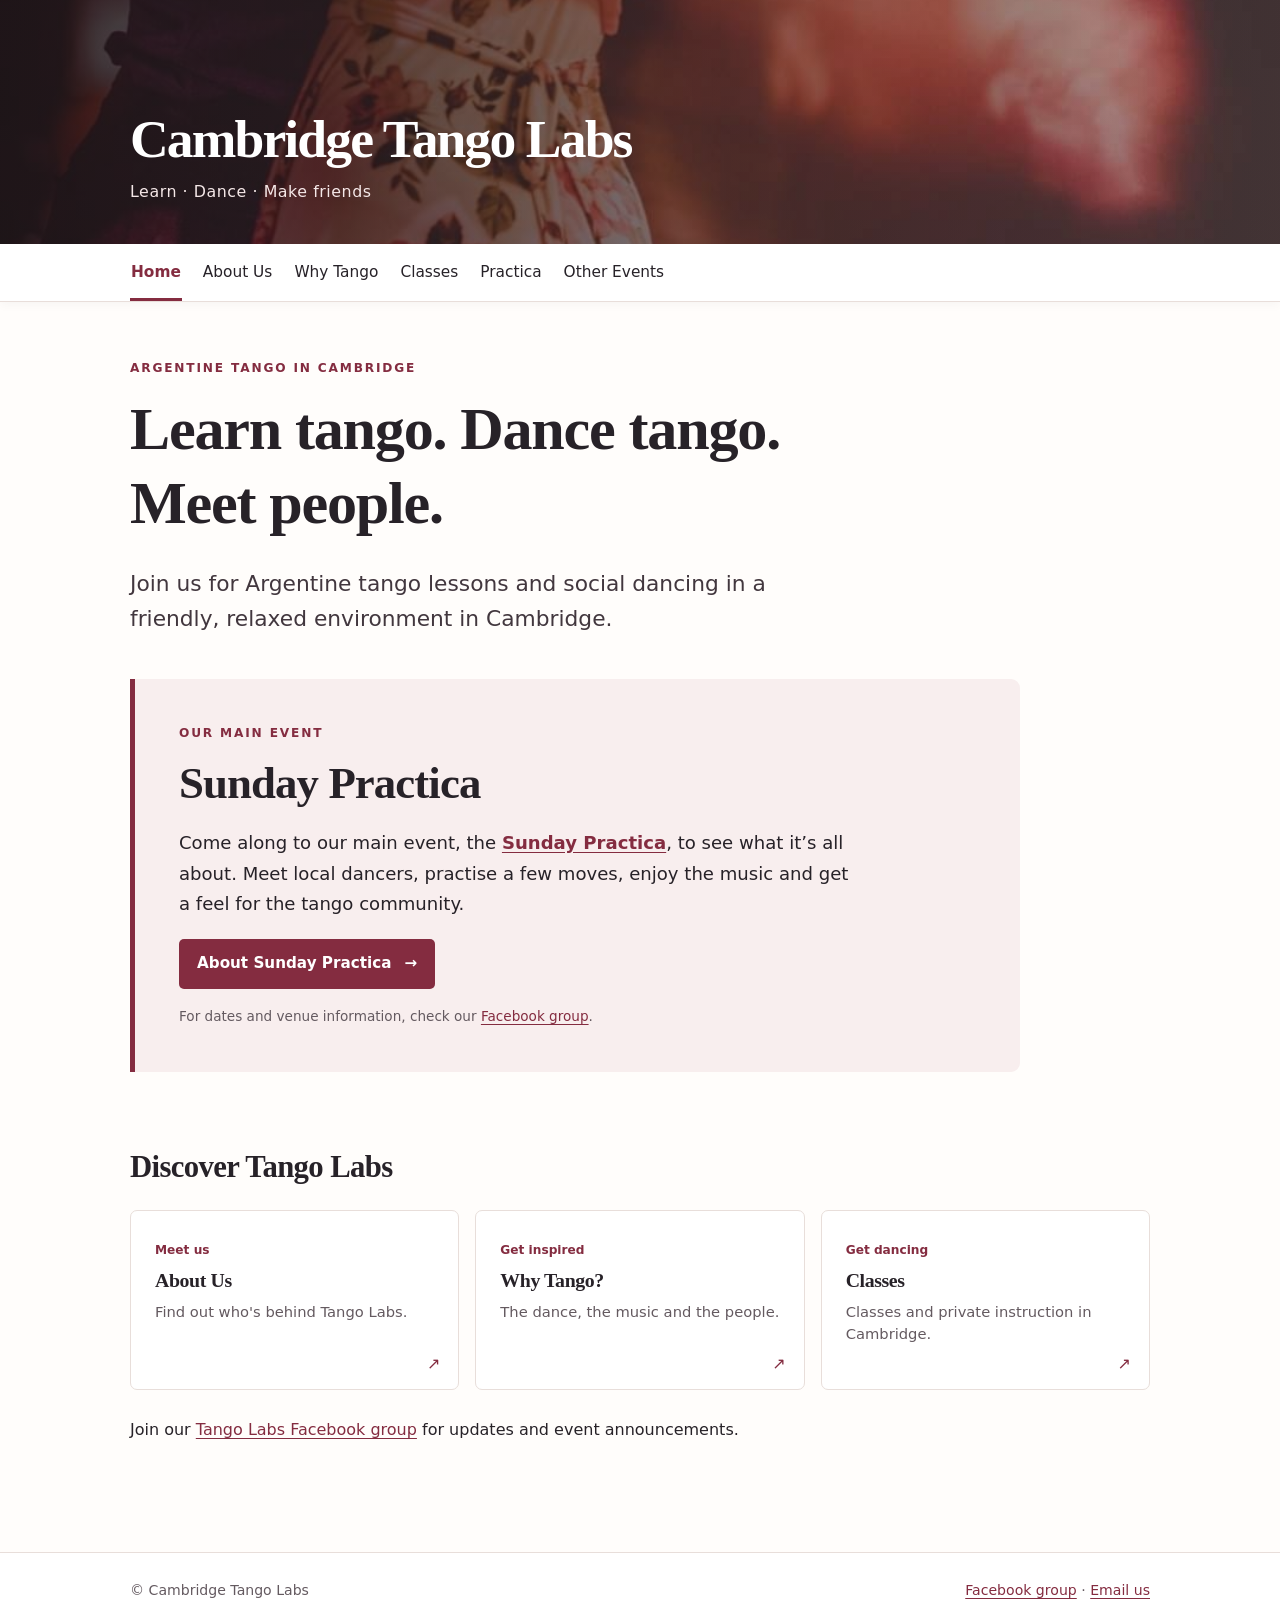
==== index.html @ 13b2dfac "first commit" ====
<!doctype html>
<html lang="en">
<head>
  <meta charset="utf-8">
  <meta name="viewport" content="width=device-width, initial-scale=1">
  <meta name="description" content="Learn and dance Argentine tango in Cambridge. Sunday Practica, classes, and social events with Cambridge Tango Labs.">
  <title>Home | Cambridge Tango Labs</title>
  <link rel="stylesheet" href="style.css">
  <script src="site.js" defer></script>
</head>
<body>
  <header class="site-header">
    <div class="cover" data-asset-bg="tangolabsbackground" data-asset-root="assets/" role="img" aria-label="Tango Labs dancing photograph">
      <div class="cover-overlay">
        <div class="container cover-inner">
          <a class="brand" href="">Cambridge Tango Labs</a>
          <p class="tagline">Learn · Dance · Make friends</p>
        </div>
      </div>
    </div>
    <nav aria-label="Main navigation" class="site-nav">
      <div class="container nav-inner"><a href="" aria-current="page">Home</a><a href="about-us/">About Us</a><a href="why-tango/">Why Tango</a><a href="classes/">Classes</a><a href="practica/">Practica</a><a href="other-events/">Other Events</a></div>
    </nav>
  </header>
  <main id="main-content" class="container page-main">
  <section class="welcome">
    <p class="eyebrow">Argentine tango in Cambridge</p>
    <h1>Learn tango. Dance tango. Meet people.</h1>
    <p class="lead">Join us for Argentine tango lessons and social dancing in a friendly, relaxed environment in Cambridge.</p>
  </section>
  <section class="main-feature" aria-labelledby="sunday-title">
    <p class="eyebrow">Our main event</p>
    <h2 id="sunday-title">Sunday Practica</h2>
    <p>Come along to our main event, the <a href="practica/"><strong>Sunday Practica</strong></a>, to see what it’s all about. Meet local dancers, practise a few moves, enjoy the music and get a feel for the tango community.</p>
    <a class="button" href="practica/">About Sunday Practica <span aria-hidden="true">→</span></a>
    <p class="micro">For dates and venue information, check our <a href="https://www.facebook.com/groups/483112526481190">Facebook group</a>.</p>
  </section>
  <section class="section-space" aria-labelledby="discover-title">
    <h2 id="discover-title">Discover Tango Labs</h2>
    <div class="feature-grid">
      <a class="feature" href="about-us/"><span class="feature-label">Meet us</span><h3>About Us</h3><p>Find out who's behind Tango Labs.</p><span class="feature-arrow" aria-hidden="true">↗</span></a>
      <a class="feature" href="why-tango/"><span class="feature-label">Get inspired</span><h3>Why Tango?</h3><p>The dance, the music and the people.</p><span class="feature-arrow" aria-hidden="true">↗</span></a>
      <a class="feature" href="classes/"><span class="feature-label">Get dancing</span><h3>Classes</h3><p>Classes and private instruction in Cambridge.</p><span class="feature-arrow" aria-hidden="true">↗</span></a>
    </div>
    <p>Join our <a href="https://www.facebook.com/groups/483112526481190">Tango Labs Facebook group</a> for updates and event announcements.</p>
  </section>
  </main>
  <footer class="site-footer">
    <div class="container footer-inner">
      <span>© Cambridge Tango Labs</span>
      <span><a href="https://www.facebook.com/groups/483112526481190" rel="noopener noreferrer">Facebook group</a> · <a href="mailto:rdjianu@gmail.com">Email us</a></span>
    </div>
  </footer>
</body>
</html>
---- style.css ----
:root { color-scheme: light; --ink:#272228; --muted:#645a60; --wine:#842c40; --wine-dark:#6e2234; --paper:#fffdfb; --rose:#f8eeee; --line:#e8deda; }
* { box-sizing:border-box; }
html { font-family: system-ui, -apple-system, Segoe UI, Roboto, Arial, sans-serif; line-height:1.7; scroll-behavior:smooth; }
body { margin:0; background:var(--paper); color:var(--ink); }
a { color:var(--wine); text-underline-offset:3px; }
a:hover { text-decoration-thickness:2px; }
.container { width:min(100% - 42px, 1020px); margin-inline:auto; }
.cover { position:relative; min-height:244px; background-color:#42353c; background-image:linear-gradient(100deg,rgba(18,14,20,.78),rgba(31,16,26,.25)); background-position:center 48%; background-size:cover; }
.cover-overlay { min-height:244px; background:linear-gradient(90deg,rgba(23,14,18,.72),rgba(23,14,18,.12)); display:flex; align-items:flex-end; }
.cover-inner { padding-block:54px 38px; }
.brand { display:inline-block; font:700 clamp(2rem,5vw,3.35rem)/1.1 Georgia, 'Times New Roman', serif; letter-spacing:-.035em; color:#fff; text-decoration:none; }
.brand:hover { text-decoration:none; color:#fff; }
.tagline { margin:.65rem 0 0; color:#f5e8e8; font-size:.99rem; letter-spacing:.035em; }
.site-nav { background:white; border-bottom:1px solid var(--line); box-shadow:0 3px 10px rgba(42,23,29,.035); }
.nav-inner { display:flex; align-items:stretch; flex-wrap:wrap; gap:0 20px; }
.site-nav a { display:inline-flex; align-items:center; padding:15px 1px 13px; border-bottom:3px solid transparent; color:var(--ink); text-decoration:none; font-size:.96rem; white-space:nowrap; }
.site-nav a:hover,.site-nav a[aria-current=page] { color:var(--wine); }
.site-nav a[aria-current=page] { font-weight:700; border-bottom-color:var(--wine); }
.page-main { min-height:440px; padding-block:56px 90px; }
h1,h2,h3 { font-family:Georgia,'Times New Roman',serif; line-height:1.24; letter-spacing:-.02em; }
h1 { font-size:clamp(2.4rem,4.7vw,3.8rem); margin:0 0 26px; }
h2 { font-size:clamp(1.6rem,2.4vw,2.1rem); margin:44px 0 16px; }
h3 { font-size:1.24rem; margin:0 0 10px; }
p { margin:0 0 19px; }
.eyebrow { text-transform:uppercase; font-size:.76rem; font-weight:750; letter-spacing:.15em; color:var(--wine); margin:0 0 13px; }
.lead { font-size:clamp(1.15rem,2vw,1.36rem); line-height:1.6; color:#42373e; }
.prose { max-width:800px; }
.prose ul { padding-left:1.5rem; }
.prose .video { margin:28px 0; }
.video iframe { display:block; width:100%; aspect-ratio:16/9; border:0; border-radius:8px; background:#262127; }
figcaption, .caption-text { color:var(--muted); font-size:.83rem; line-height:1.55; padding-top:8px; }
figure { margin:10px 0 24px; }
.photo-grid { display:grid; grid-template-columns:repeat(2,minmax(0,1fr)); gap:22px; margin-top:40px; }
.photo-grid img { display:block; width:100%; aspect-ratio:3/2; object-fit:cover; border-radius:8px; background:#e7dad6; }
.photo-grid img:not([src]) { display:none; }
.welcome { max-width:730px; }
.welcome h1 { max-width:720px; }
.main-feature { margin-top:42px; padding:clamp(24px,4vw,44px); max-width:890px; background:var(--rose); border-left:5px solid var(--wine); border-radius:0 9px 9px 0; }
.main-feature h2 { font-size:clamp(2rem,3.5vw,3rem); margin:0 0 16px; }
.main-feature p:not(.eyebrow):not(.micro) { max-width:680px; font-size:1.13rem; }
.main-feature .micro { margin:16px 0 0; font-size:.85rem; color:var(--muted); }
.button { display:inline-flex; align-items:center; gap:13px; background:var(--wine); color:#fff; padding:12px 18px; border-radius:5px; text-decoration:none; font-size:.95rem; font-weight:650; }
.button:hover { background:var(--wine-dark); color:#fff; }
.section-space { margin-top:76px; }
.feature-grid { display:grid; grid-template-columns:repeat(3,minmax(0,1fr)); gap:16px; margin:24px 0 26px; }
.feature { display:block; min-height:180px; position:relative; border:1px solid var(--line); border-radius:7px; padding:24px; background:white; color:var(--ink); text-decoration:none; }
.feature:hover { border-color:var(--wine); box-shadow:0 3px 16px rgba(61,26,34,.065); text-decoration:none; }
.feature h3 { margin:6px 0 8px; }
.feature p { color:var(--muted); font-size:.92rem; line-height:1.5; }
.feature-label { font-size:.76rem; color:var(--wine); font-weight:650; }
.feature-arrow { position:absolute; right:18px; bottom:12px; color:var(--wine); }
.notice { border-left:4px solid var(--wine); background:var(--rose); padding:16px 20px; margin:32px 0; border-radius:0 6px 6px 0; }
.schedule { margin:24px 0 34px; border-top:1px solid var(--line); }
.schedule-row { display:grid; grid-template-columns:130px 1fr; gap:24px; border-bottom:1px solid var(--line); padding:21px 0; }
.schedule-time { color:var(--wine); font-weight:700; white-space:nowrap; }
.schedule-row h3 { margin:0 0 8px; }
.schedule-row p { margin:0; }
.archive-card { background:#f9f3f0; border:1px solid var(--line); border-radius:8px; padding:24px; margin-top:38px; }
.archive-card h3 { font-size:1.4rem; }
.archive-card p:last-child { margin-bottom:0; }
.archive { padding:14px 18px; background:var(--rose); border-left:4px solid var(--wine); }
.site-footer { border-top:1px solid var(--line); background:#fff; }
.footer-inner { padding-block:26px 33px; display:flex; justify-content:space-between; flex-wrap:wrap; gap:8px 24px; font-size:.88rem; color:var(--muted); }
@media(max-width:720px) { .cover,.cover-overlay { min-height:190px; } .cover-inner { padding-block:43px 29px; } .page-main { padding-block:35px 64px; } .feature-grid { grid-template-columns:1fr; } .feature { min-height:125px; } .photo-grid { grid-template-columns:1fr; } .photo-grid img { max-width:600px; } .section-space { margin-top:54px; } }
@media(max-width:480px) { .container { width:min(100% - 30px,1020px); } .nav-inner { gap:0 16px; } .site-nav a { font-size:.88rem; padding:10px 0 8px; } .schedule-row { grid-template-columns:1fr; gap:4px; } }
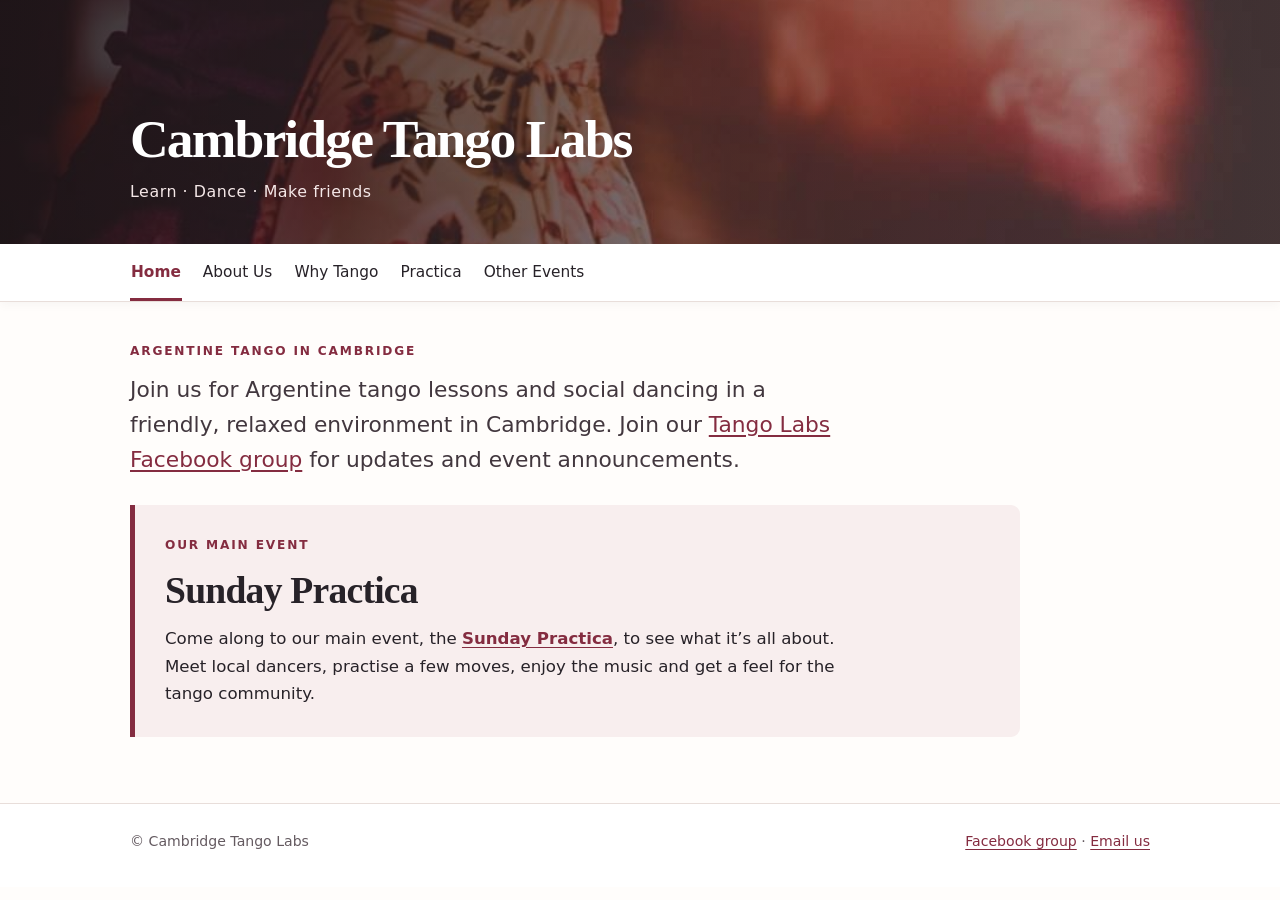
==== commit 146b3f13: "updates" ====
--- a/index.html
+++ b/index.html
@@ -1,55 +1,44 @@
-<!doctype html>
+<!DOCTYPE html>
+
 <html lang="en">
 <head>
-  <meta charset="utf-8">
-  <meta name="viewport" content="width=device-width, initial-scale=1">
-  <meta name="description" content="Learn and dance Argentine tango in Cambridge. Sunday Practica, classes, and social events with Cambridge Tango Labs.">
-  <title>Home | Cambridge Tango Labs</title>
-  <link rel="stylesheet" href="style.css">
-  <script src="site.js" defer></script>
+<meta charset="utf-8"/>
+<meta content="width=device-width, initial-scale=1" name="viewport"/>
+<meta content="Learn and dance Argentine tango in Cambridge. Sunday Practica, classes, and social events with Cambridge Tango Labs." name="description"/>
+<title>Home | Cambridge Tango Labs</title>
+<link href="style.css" rel="stylesheet"/>
+<script defer="" src="site.js"></script>
 </head>
 <body>
-  <header class="site-header">
-    <div class="cover" data-asset-bg="tangolabsbackground" data-asset-root="assets/" role="img" aria-label="Tango Labs dancing photograph">
-      <div class="cover-overlay">
-        <div class="container cover-inner">
-          <a class="brand" href="">Cambridge Tango Labs</a>
-          <p class="tagline">Learn · Dance · Make friends</p>
-        </div>
-      </div>
-    </div>
-    <nav aria-label="Main navigation" class="site-nav">
-      <div class="container nav-inner"><a href="" aria-current="page">Home</a><a href="about-us/">About Us</a><a href="why-tango/">Why Tango</a><a href="classes/">Classes</a><a href="practica/">Practica</a><a href="other-events/">Other Events</a></div>
-    </nav>
-  </header>
-  <main id="main-content" class="container page-main">
-  <section class="welcome">
-    <p class="eyebrow">Argentine tango in Cambridge</p>
-    <h1>Learn tango. Dance tango. Meet people.</h1>
-    <p class="lead">Join us for Argentine tango lessons and social dancing in a friendly, relaxed environment in Cambridge.</p>
-  </section>
-  <section class="main-feature" aria-labelledby="sunday-title">
-    <p class="eyebrow">Our main event</p>
-    <h2 id="sunday-title">Sunday Practica</h2>
-    <p>Come along to our main event, the <a href="practica/"><strong>Sunday Practica</strong></a>, to see what it’s all about. Meet local dancers, practise a few moves, enjoy the music and get a feel for the tango community.</p>
-    <a class="button" href="practica/">About Sunday Practica <span aria-hidden="true">→</span></a>
-    <p class="micro">For dates and venue information, check our <a href="https://www.facebook.com/groups/483112526481190">Facebook group</a>.</p>
-  </section>
-  <section class="section-space" aria-labelledby="discover-title">
-    <h2 id="discover-title">Discover Tango Labs</h2>
-    <div class="feature-grid">
-      <a class="feature" href="about-us/"><span class="feature-label">Meet us</span><h3>About Us</h3><p>Find out who's behind Tango Labs.</p><span class="feature-arrow" aria-hidden="true">↗</span></a>
-      <a class="feature" href="why-tango/"><span class="feature-label">Get inspired</span><h3>Why Tango?</h3><p>The dance, the music and the people.</p><span class="feature-arrow" aria-hidden="true">↗</span></a>
-      <a class="feature" href="classes/"><span class="feature-label">Get dancing</span><h3>Classes</h3><p>Classes and private instruction in Cambridge.</p><span class="feature-arrow" aria-hidden="true">↗</span></a>
-    </div>
-    <p>Join our <a href="https://www.facebook.com/groups/483112526481190">Tango Labs Facebook group</a> for updates and event announcements.</p>
-  </section>
-  </main>
-  <footer class="site-footer">
-    <div class="container footer-inner">
-      <span>© Cambridge Tango Labs</span>
-      <span><a href="https://www.facebook.com/groups/483112526481190" rel="noopener noreferrer">Facebook group</a> · <a href="mailto:rdjianu@gmail.com">Email us</a></span>
-    </div>
-  </footer>
+<header class="site-header">
+<div aria-label="Tango Labs dancing photograph" class="cover" data-asset-bg="tangolabsbackground" data-asset-root="assets/" role="img">
+<div class="cover-overlay">
+<div class="container cover-inner">
+<a class="brand" href="index.html">Cambridge Tango Labs</a>
+<p class="tagline">Learn · Dance · Make friends</p>
+</div>
+</div>
+</div>
+<nav aria-label="Main navigation" class="site-nav">
+<div class="container nav-inner"><a aria-current="page" href="index.html">Home</a><a href="about-us.html">About Us</a><a href="why-tango.html">Why Tango</a><a href="practica.html">Practica</a><a href="other-events.html">Other Events</a></div>
+</nav>
+</header>
+<main class="container page-main" id="main-content">
+<section class="welcome"><h1 class="eyebrow home-kicker">Argentine Tango in Cambridge</h1><p class="lead">Join us for Argentine tango lessons and social dancing in a friendly, relaxed environment in Cambridge. Join our <a href="https://www.facebook.com/groups/483112526481190">Tango Labs Facebook group</a> for updates and event announcements.</p></section>
+<section aria-labelledby="sunday-title" class="main-feature">
+<p class="eyebrow">Our main event</p>
+<h2 id="sunday-title">Sunday Practica</h2>
+<p>Come along to our main event, the <a href="practica.html"><strong>Sunday Practica</strong></a>, to see what it’s all about. Meet local dancers, practise a few moves, enjoy the music and get a feel for the tango community.</p>
+
+
+</section>
+
+</main>
+<footer class="site-footer">
+<div class="container footer-inner">
+<span>© Cambridge Tango Labs</span>
+<span><a href="https://www.facebook.com/groups/483112526481190" rel="noopener noreferrer">Facebook group</a> · <a href="mailto:rdjianu@gmail.com">Email us</a></span>
+</div>
+</footer>
 </body>
 </html>
--- a/style.css
+++ b/style.css
@@ -63,3 +63,33 @@
 .footer-inner { padding-block:26px 33px; display:flex; justify-content:space-between; flex-wrap:wrap; gap:8px 24px; font-size:.88rem; color:var(--muted); }
 @media(max-width:720px) { .cover,.cover-overlay { min-height:190px; } .cover-inner { padding-block:43px 29px; } .page-main { padding-block:35px 64px; } .feature-grid { grid-template-columns:1fr; } .feature { min-height:125px; } .photo-grid { grid-template-columns:1fr; } .photo-grid img { max-width:600px; } .section-space { margin-top:54px; } }
 @media(max-width:480px) { .container { width:min(100% - 30px,1020px); } .nav-inner { gap:0 16px; } .site-nav a { font-size:.88rem; padding:10px 0 8px; } .schedule-row { grid-template-columns:1fr; gap:4px; } }
+
+
+/* Compact home introduction and Sunday Practica feature. */
+.home-kicker { margin-bottom: 13px; font-family:inherit; line-height:1.5; }
+.welcome .lead { margin-bottom:0; }
+.main-feature { margin-top:27px; padding:clamp(20px,3vw,30px); }
+.main-feature h2 { font-size:clamp(1.65rem,3vw,2.35rem); margin-bottom:10px; }
+.main-feature p:not(.eyebrow):not(.micro) { font-size:1.04rem; line-height:1.65; margin-bottom:0; }
+.page-main:has(.welcome) { padding-top:40px; padding-bottom:66px; }
+
+
+/* Practica and Other Events v4 */
+.prose .content-section + .content-section { margin-top:50px; padding-top:12px; border-top:1px solid var(--line); }
+.prose .content-section > h2:first-child { margin-top:28px; }
+.practica-page .content-section:first-child h1 { max-width:780px; font-size:clamp(2.15rem,4vw,3.3rem); }
+.practica-page .focus-list, .practica-page .parking-list { margin:14px 0 26px; padding-left:1.35rem; }
+.practica-page .focus-list li, .practica-page .parking-list li { padding-left:.25rem; margin-bottom:12px; line-height:1.68; }
+.practica-page .focus-list li::marker, .practica-page .parking-list li::marker { color:var(--wine); }
+.practica-page .focus-list strong { color:#3b2931; }
+.venue-box { border-left:4px solid var(--wine); background:var(--rose); border-radius:0 7px 7px 0; padding:17px 20px; margin-top:25px; display:flex; flex-wrap:wrap; align-items:baseline; justify-content:space-between; gap:8px 28px; }
+.event-detail { border:1px solid var(--line); border-radius:8px; background:#fffaf8; padding:22px 27px; margin:21px 0 22px; }
+.event-detail .eyebrow { font-size:.73rem; }
+.event-detail h3 { margin-bottom:18px; }
+.event-facts { margin:0 0 14px; }
+.event-facts > div { display:grid; grid-template-columns:85px 1fr; gap:12px; padding:9px 0; border-bottom:1px solid var(--line); }
+.event-facts dt { font-weight:700; color:var(--muted); }
+.event-facts dd { margin:0; }
+.event-detail > p:last-child { margin:17px 0 0; }
+.private-classes { margin-top:48px; }
+@media (max-width:480px) { .event-detail { padding:18px; } .event-facts > div { grid-template-columns:65px 1fr; gap:8px; } }
